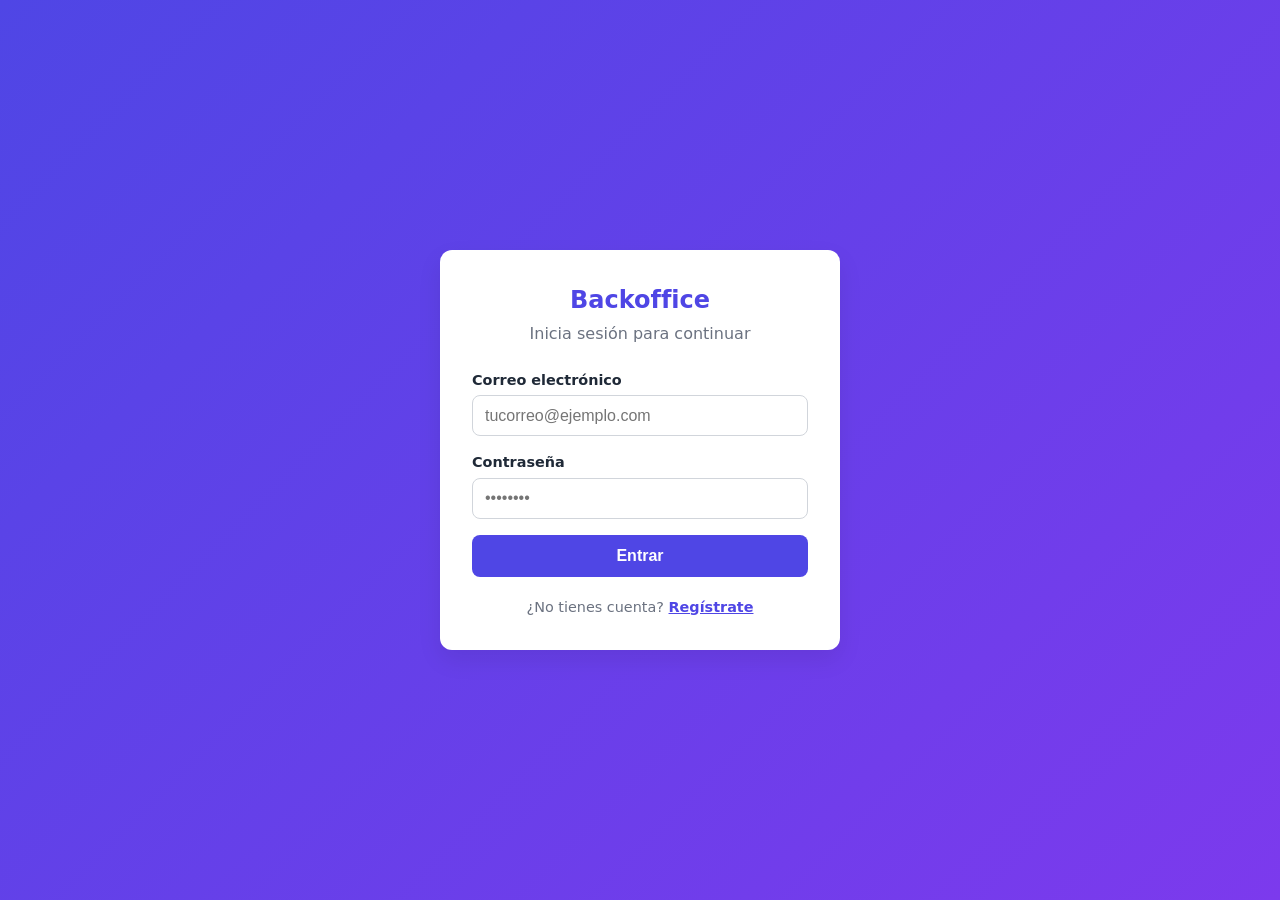
==== login.html @ fc4cf147 "Add files via upload" ====
<!DOCTYPE html>
<html lang="es">
<head>
  <meta charset="UTF-8">
  <meta name="viewport" content="width=device-width, initial-scale=1.0">
  <meta name="description" content="Inicia sesión en Backoffice">
  <title>Iniciar sesión | Backoffice</title>
  <link rel="stylesheet" href="css/styles.css">
</head>
<body>
  <main class="auth">
    <section class="card">
      <h1 class="brand">Backoffice</h1>
      <p class="subtitle">Inicia sesión para continuar</p>

      <form action="home.html" method="get">
        <div class="form-group">
          <label for="email">Correo electrónico</label>
          <input type="email" id="email" name="email" placeholder="tucorreo@ejemplo.com" autocomplete="email" required>
        </div>

        <div class="form-group">
          <label for="password">Contraseña</label>
          <input type="password" id="password" name="password" placeholder="••••••••" autocomplete="current-password" required>
        </div>

        <button type="submit" class="btn">Entrar</button>
      </form>

      <p class="switch">¿No tienes cuenta? <a href="register.html">Regístrate</a></p>
    </section>
  </main>
</body>
</html>
---- css/styles.css ----
/* ===== Variables ===== */
:root {
  --color-primary: #4f46e5;
  --color-primary-dark: #4338ca;
  --color-bg: #f3f4f6;
  --color-surface: #ffffff;
  --color-text: #1f2937;
  --color-muted: #6b7280;
  --color-border: #d1d5db;
  --radius: 12px;
  --shadow: 0 10px 25px rgba(0, 0, 0, 0.08);
}

/* ===== Reset básico ===== */
*,
*::before,
*::after {
  box-sizing: border-box;
}

body {
  margin: 0;
  min-height: 100vh;
  font-family: system-ui, -apple-system, "Segoe UI", Roboto, Arial, sans-serif;
  color: var(--color-text);
  background: var(--color-bg);
  line-height: 1.5;
}

/* ===== Layout de autenticación ===== */
.auth {
  min-height: 100vh;
  display: flex;
  align-items: center;
  justify-content: center;
  padding: 1rem;
  background: linear-gradient(135deg, #4f46e5, #7c3aed);
}

.card {
  width: 100%;
  max-width: 400px;
  padding: 2rem;
  background: var(--color-surface);
  border-radius: var(--radius);
  box-shadow: var(--shadow);
}

.brand {
  margin: 0 0 0.25rem;
  font-size: 1.5rem;
  color: var(--color-primary);
  text-align: center;
}

.subtitle {
  margin: 0 0 1.5rem;
  color: var(--color-muted);
  text-align: center;
}

/* ===== Formularios ===== */
.form-group {
  margin-bottom: 1rem;
}

label {
  display: block;
  margin-bottom: 0.25rem;
  font-size: 0.9rem;
  font-weight: 600;
}

input {
  width: 100%;
  padding: 0.65rem 0.75rem;
  font-size: 1rem;
  border: 1px solid var(--color-border);
  border-radius: 8px;
  background: #fff;
}

input:focus-visible,
.btn:focus-visible,
a:focus-visible {
  outline: 3px solid rgba(79, 70, 229, 0.4);
  outline-offset: 2px;
}

.btn {
  display: inline-block;
  width: 100%;
  padding: 0.75rem;
  font-size: 1rem;
  font-weight: 600;
  color: #fff;
  text-align: center;
  text-decoration: none;
  background: var(--color-primary);
  border: 0;
  border-radius: 8px;
  cursor: pointer;
  transition: background 0.2s;
}

.btn:hover {
  background: var(--color-primary-dark);
}

.switch {
  margin: 1.25rem 0 0;
  text-align: center;
  font-size: 0.9rem;
  color: var(--color-muted);
}

.switch a {
  color: var(--color-primary);
  font-weight: 600;
}

/* ===== Home ===== */
.home {
  display: flex;
  align-items: center;
  justify-content: center;
  min-height: 100vh;
  padding: 1rem;
  text-align: center;
}

.home .card {
  max-width: 480px;
}

/* ===== Responsivo ===== */
@media (max-width: 480px) {
  .card {
    padding: 1.5rem 1.25rem;
  }

  .brand {
    font-size: 1.3rem;
  }
}
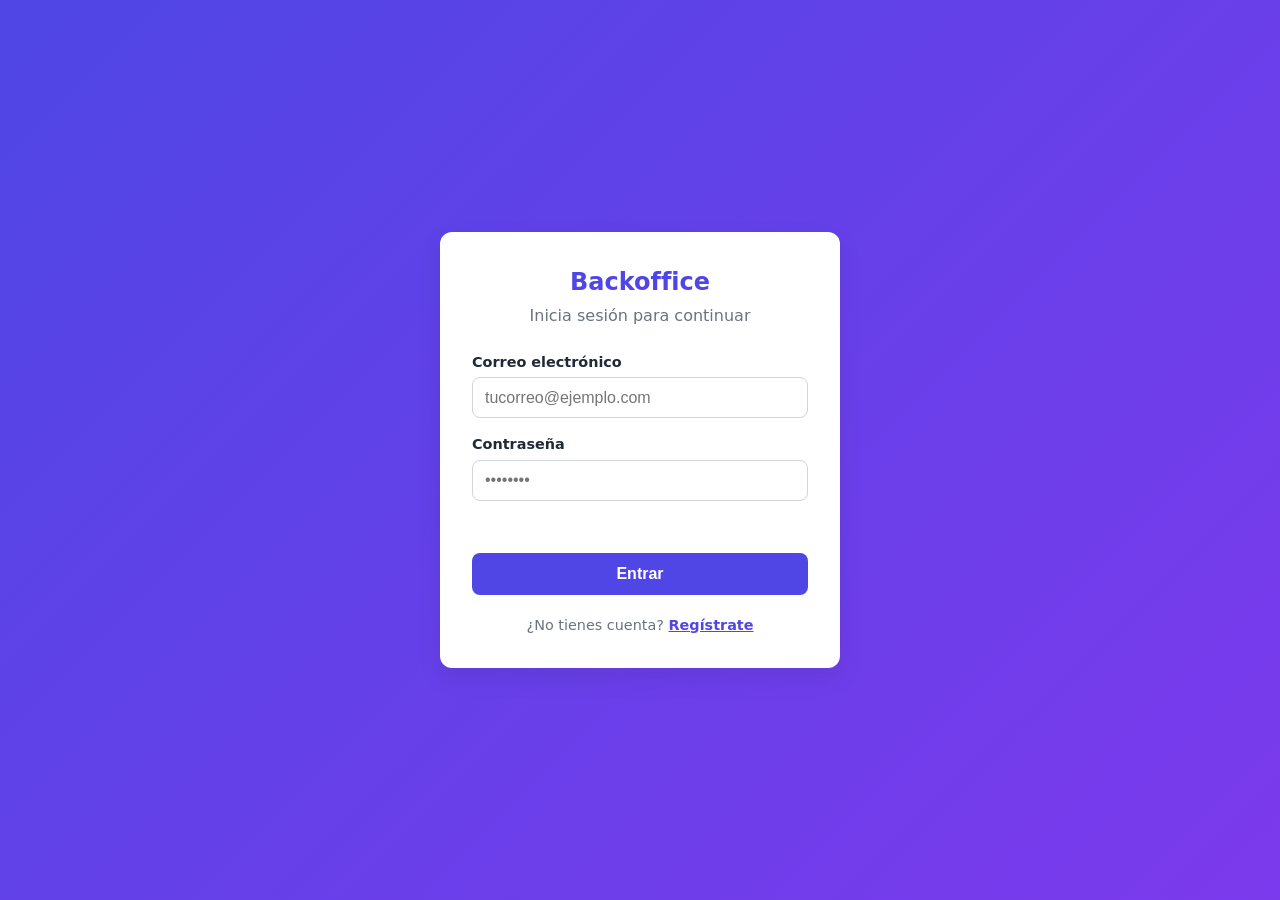
==== commit 37111e6f: "Add files via upload" ====
--- a/login.html
+++ b/login.html
@@ -13,7 +13,7 @@
       <h1 class="brand">Backoffice</h1>
       <p class="subtitle">Inicia sesión para continuar</p>
 
-      <form action="home.html" method="get">
+      <form id="auth-form" data-mode="login">
         <div class="form-group">
           <label for="email">Correo electrónico</label>
           <input type="email" id="email" name="email" placeholder="tucorreo@ejemplo.com" autocomplete="email" required>
@@ -24,11 +24,15 @@
           <input type="password" id="password" name="password" placeholder="••••••••" autocomplete="current-password" required>
         </div>
 
+        <p id="message" class="message" role="status" aria-live="polite"></p>
         <button type="submit" class="btn">Entrar</button>
       </form>
 
       <p class="switch">¿No tienes cuenta? <a href="register.html">Regístrate</a></p>
     </section>
   </main>
+
+  <script src="js/api.js"></script>
+  <script src="js/auth.js"></script>
 </body>
 </html>
--- a/css/styles.css
+++ b/css/styles.css
@@ -143,3 +143,95 @@
     font-size: 1.3rem;
   }
 }
+
+/* ===== Mensajes ===== */
+.message {
+  min-height: 1.25rem;
+  margin: 0 0 1rem;
+  font-size: 0.9rem;
+}
+.message--error { color: #b91c1c; }
+.message--success { color: #15803d; }
+.message--info { color: var(--color-muted); }
+
+.btn:disabled { opacity: 0.6; cursor: not-allowed; }
+
+textarea {
+  width: 100%;
+  padding: 0.65rem 0.75rem;
+  font: inherit;
+  border: 1px solid var(--color-border);
+  border-radius: 8px;
+  resize: vertical;
+}
+textarea:focus-visible { outline: 3px solid rgba(79, 70, 229, 0.4); outline-offset: 2px; }
+
+/* ===== Botones secundarios ===== */
+.btn--small { width: auto; padding: 0.45rem 0.9rem; font-size: 0.9rem; }
+.btn--danger { background: #dc2626; }
+.btn--danger:hover { background: #b91c1c; }
+.btn--ghost { color: var(--color-primary); background: transparent; border: 1px solid var(--color-primary); }
+.btn--ghost:hover { background: rgba(79, 70, 229, 0.08); }
+
+/* ===== Dashboard ===== */
+.topbar {
+  display: flex;
+  flex-wrap: wrap;
+  gap: 0.5rem;
+  align-items: center;
+  justify-content: space-between;
+  padding: 0.75rem 1rem;
+  color: #fff;
+  background: linear-gradient(135deg, #4f46e5, #7c3aed);
+}
+.topbar__brand { margin: 0; font-size: 1.25rem; }
+.topbar__user { display: flex; gap: 0.75rem; align-items: center; }
+.topbar .btn--ghost { color: #fff; border-color: #fff; }
+.topbar .btn--ghost:hover { background: rgba(255, 255, 255, 0.15); }
+
+.dashboard { max-width: 1000px; margin: 0 auto; padding: 1.5rem 1rem; }
+.dashboard__head {
+  display: flex;
+  flex-wrap: wrap;
+  gap: 0.75rem;
+  align-items: center;
+  justify-content: space-between;
+  margin-bottom: 1rem;
+}
+.dashboard__head h2 { margin: 0; }
+.empty { padding: 2rem; text-align: center; color: var(--color-muted); }
+
+.projects {
+  display: grid;
+  grid-template-columns: repeat(auto-fill, minmax(260px, 1fr));
+  gap: 1rem;
+}
+.project {
+  display: flex;
+  flex-direction: column;
+  gap: 0.5rem;
+  padding: 1.25rem;
+  background: var(--color-surface);
+  border-radius: var(--radius);
+  box-shadow: var(--shadow);
+}
+.project__title { margin: 0; font-size: 1.1rem; overflow-wrap: anywhere; }
+.project__desc { margin: 0; color: var(--color-muted); overflow-wrap: anywhere; }
+.project__link { color: var(--color-primary); font-size: 0.9rem; }
+.project__actions { display: flex; gap: 0.5rem; margin-top: auto; padding-top: 0.5rem; }
+
+.tags { display: flex; flex-wrap: wrap; gap: 0.35rem; margin: 0; padding: 0; list-style: none; }
+.tag { padding: 0.1rem 0.55rem; font-size: 0.8rem; color: var(--color-primary-dark); background: #e0e7ff; border-radius: 999px; }
+
+/* ===== Diálogo del formulario ===== */
+.dialog {
+  width: min(480px, calc(100% - 2rem));
+  padding: 1.5rem;
+  border: 0;
+  border-radius: var(--radius);
+  box-shadow: var(--shadow);
+}
+.dialog::backdrop { background: rgba(0, 0, 0, 0.5); }
+.dialog h2 { margin-top: 0; }
+.dialog__actions { display: flex; gap: 0.5rem; justify-content: flex-end; }
+.dialog__actions .btn { width: auto; }
